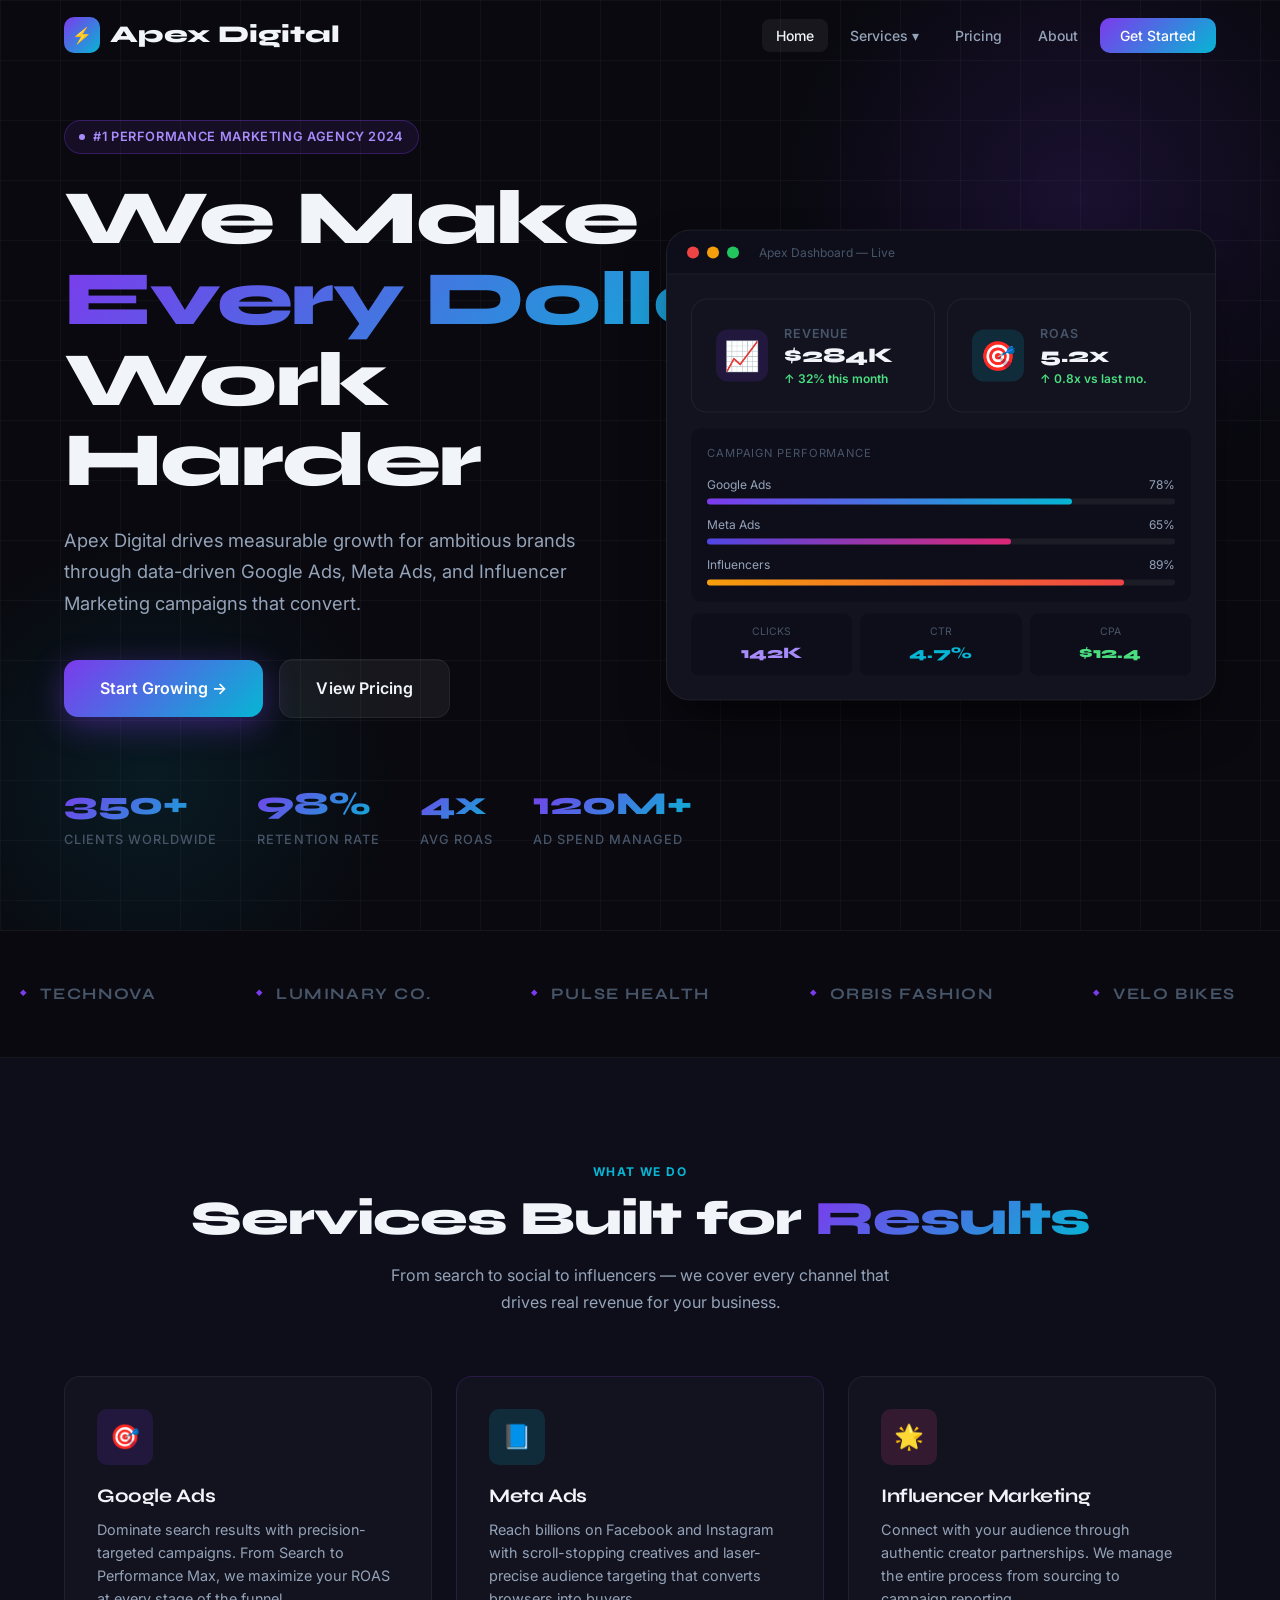
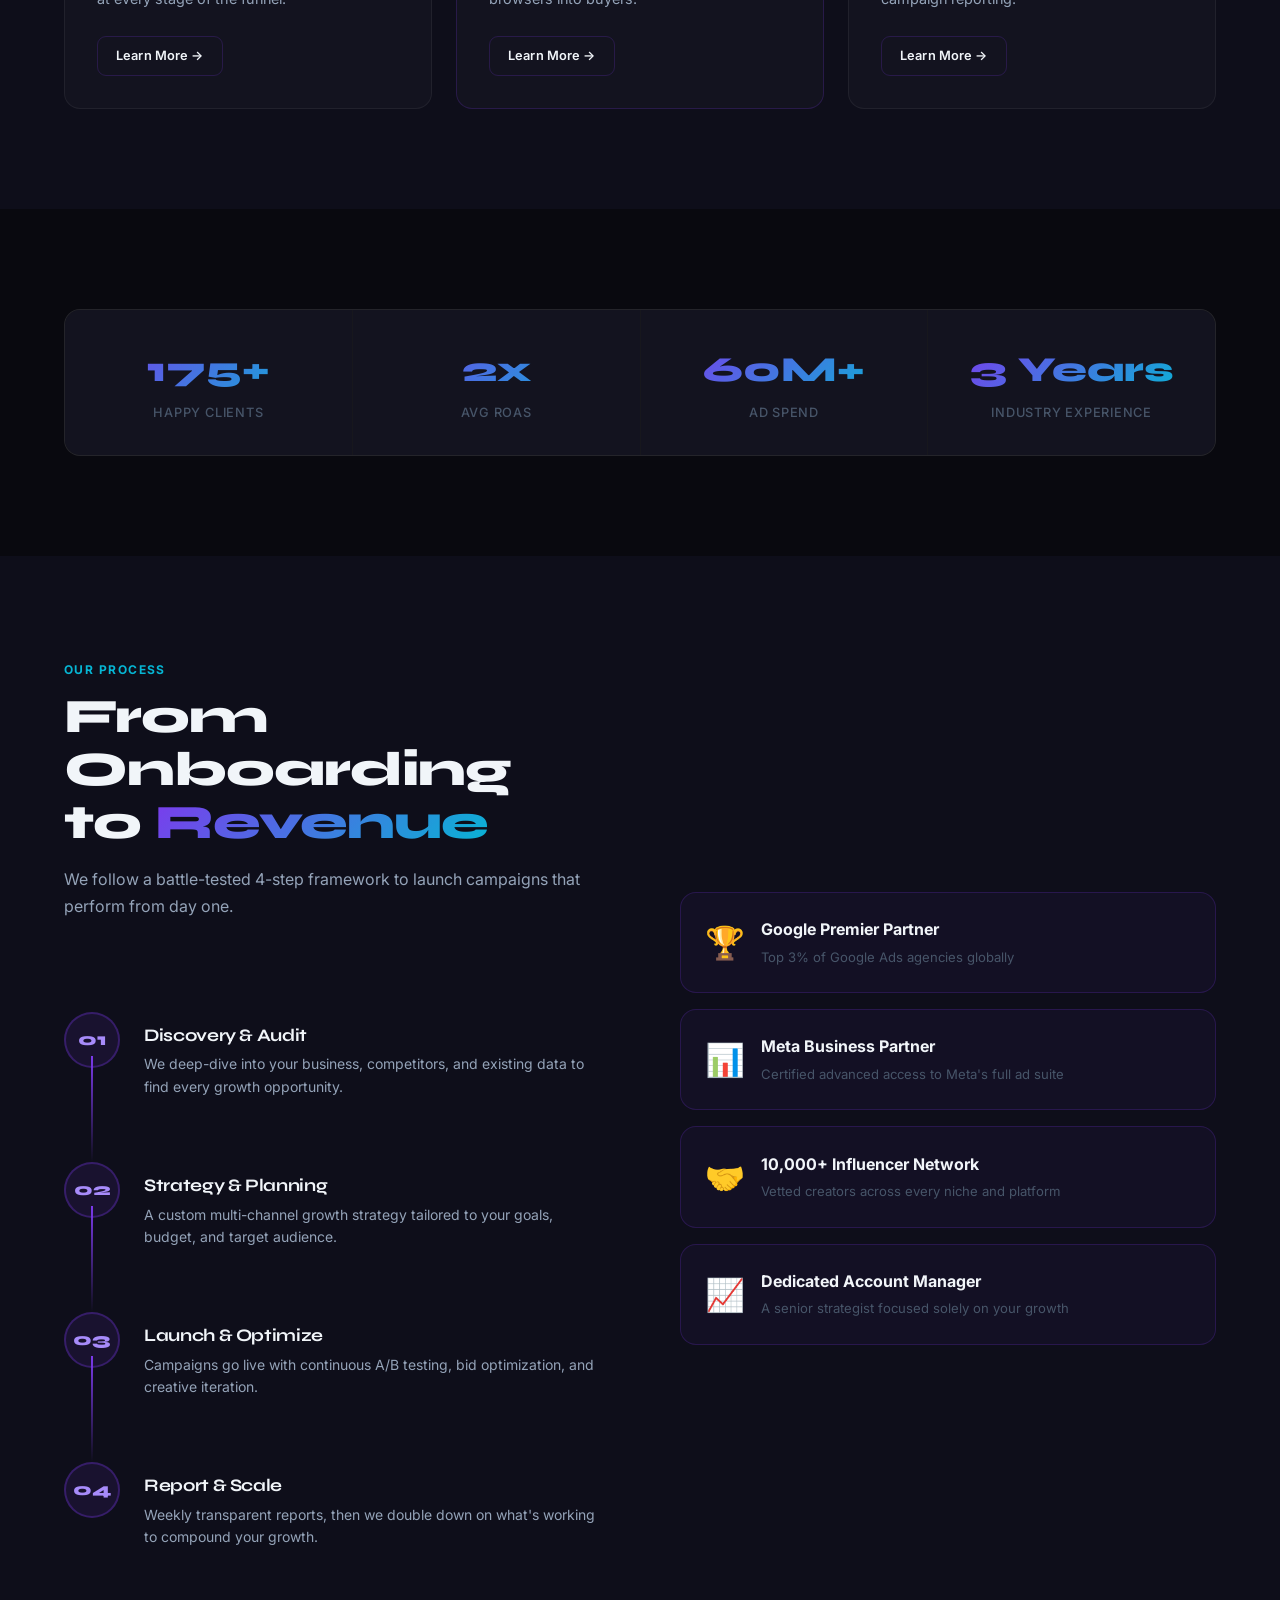
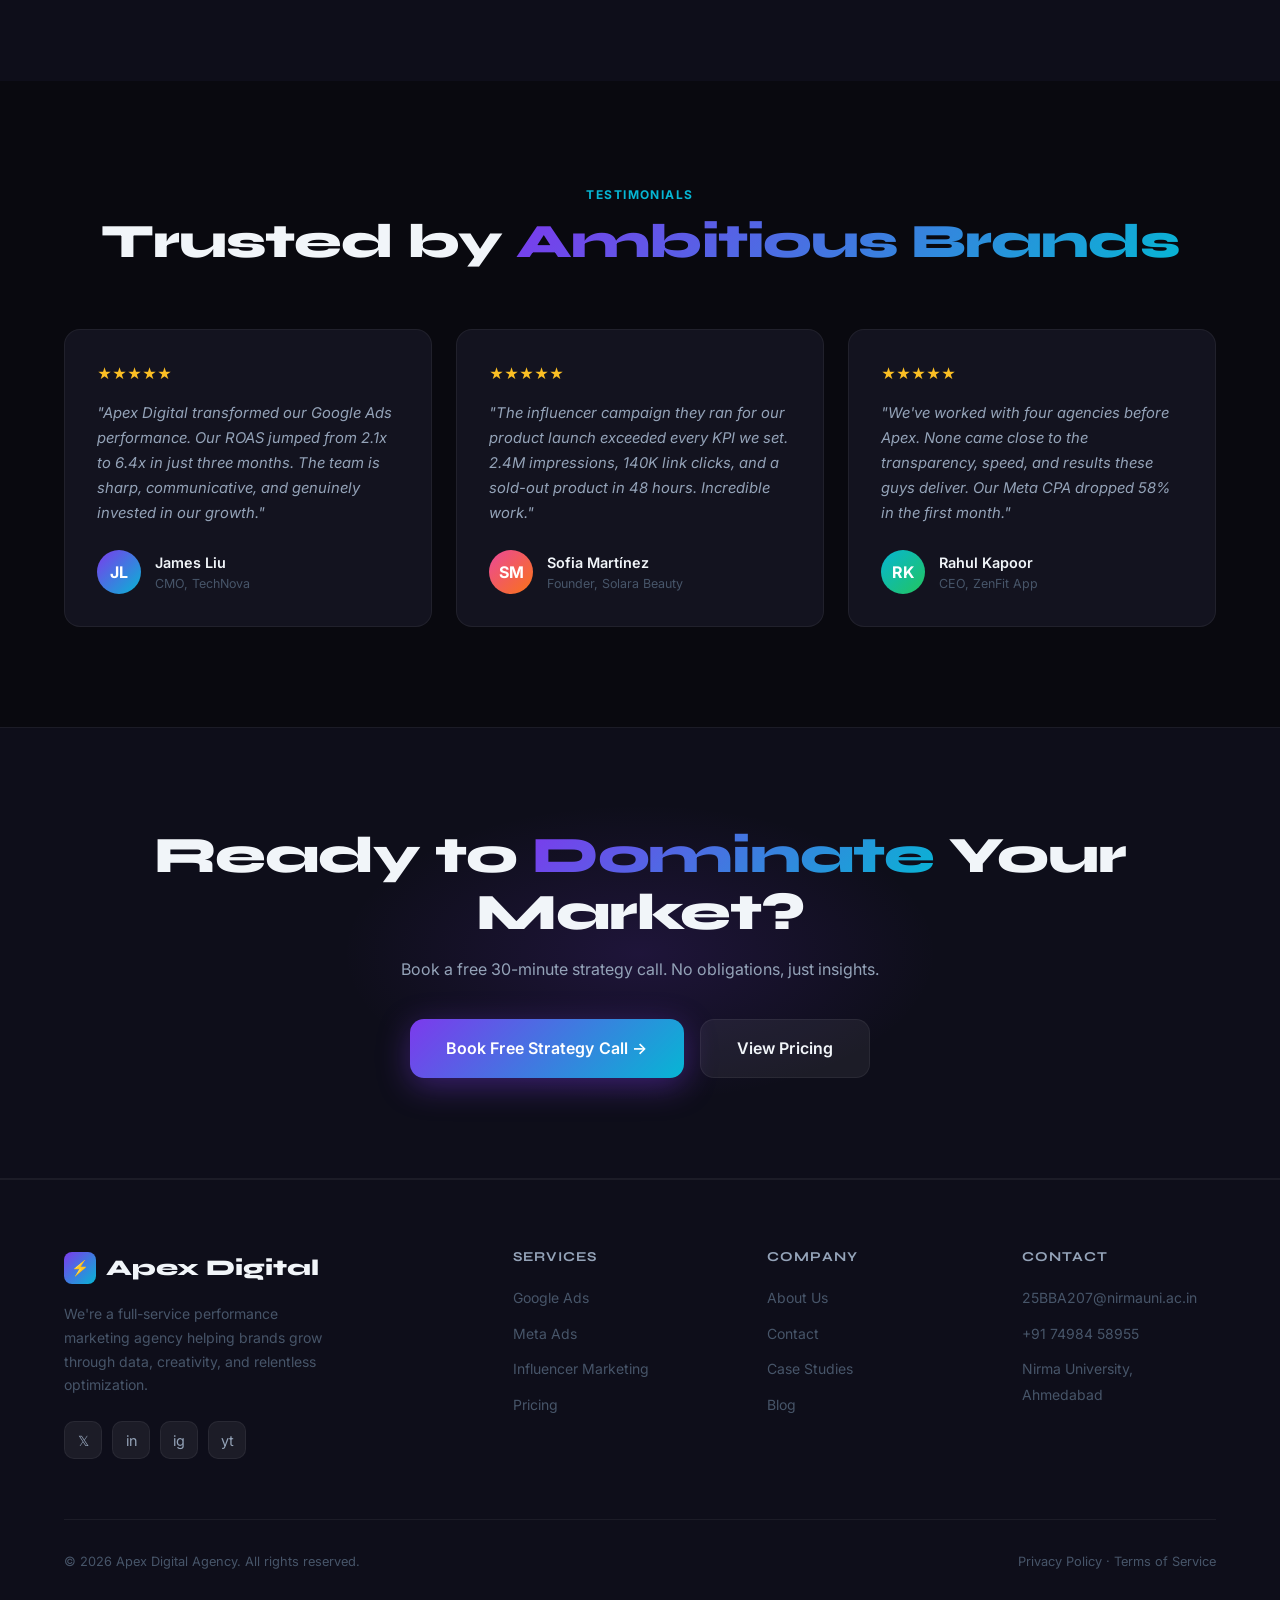
==== index.html @ d48fbe8f "Add files via upload" ====
<!DOCTYPE html>
<html lang="en">
<head>
  <meta charset="UTF-8" />
  <meta name="viewport" content="width=device-width, initial-scale=1.0" />
  <title>Apex Digital — Performance Marketing Agency</title>
  <meta name="description" content="Apex Digital is a full-service performance marketing agency specializing in Google Ads, Meta Ads, and Influencer Marketing." />
  <link rel="stylesheet" href="styles.css" />
  <link rel="icon" href="data:image/svg+xml,<svg xmlns='http://www.w3.org/2000/svg' viewBox='0 0 100 100'><text y='.9em' font-size='90'>⚡</text></svg>" />
</head>
<body>

  <!-- NAV -->
  <nav>
    <a href="index.html" class="nav-logo">
      <div class="logo-icon">⚡</div>
      Apex Digital
    </a>
    <ul class="nav-links">
      <li><a href="index.html" class="active">Home</a></li>
      <li class="nav-dropdown">
        <a href="#">Services ▾</a>
        <div class="dropdown-menu">
          <a href="google-ads.html">🎯 Google Ads</a>
          <a href="meta-ads.html">📘 Meta Ads</a>
          <a href="influencer-marketing.html">🌟 Influencer Marketing</a>
        </div>
      </li>
      <li><a href="billing.html">Pricing</a></li>
      <li><a href="about.html">About</a></li>
      <li><a href="contact.html" class="nav-cta">Get Started</a></li>
    </ul>
    <button class="hamburger" aria-label="Menu">
      <span></span><span></span><span></span>
    </button>
  </nav>

  <!-- HERO -->
  <section class="hero">
    <div class="hero-bg">
      <div class="glow-1"></div>
      <div class="glow-2"></div>
      <div class="grid-overlay"></div>
    </div>
    <div class="hero-content">
      <div class="hero-badge">
        <span class="dot"></span>
        #1 Performance Marketing Agency 2024
      </div>
      <h1>
        We Make<br/>
        <span class="gradient-text">Every Dollar</span><br/>
        Work Harder
      </h1>
      <p>
        Apex Digital drives measurable growth for ambitious brands through data-driven Google Ads, Meta Ads, and Influencer Marketing campaigns that convert.
      </p>
      <div class="hero-cta">
        <a href="contact.html" class="btn btn-primary btn-lg">
          Start Growing →
        </a>
        <a href="billing.html" class="btn btn-secondary btn-lg">
          View Pricing
        </a>
      </div>
      <div class="hero-stats">
        <div class="stat-item">
          <span class="number" data-target="350" data-suffix="+">0+</span>
          <span class="label">Clients Worldwide</span>
        </div>
        <div class="stat-item">
          <span class="number" data-target="98" data-suffix="%">0%</span>
          <span class="label">Retention Rate</span>
        </div>
        <div class="stat-item">
          <span class="number" data-target="4.8" data-suffix="x">0x</span>
          <span class="label">Avg ROAS</span>
        </div>
        <div class="stat-item">
          <span class="number" data-target="120" data-suffix="M+">0M+</span>
          <span class="label">Ad Spend Managed</span>
        </div>
      </div>
    </div>
    <!-- Dashboard Mockup -->
    <div class="hero-visual">
      <div class="dashboard-mockup">
        <div class="mockup-bar">
          <div class="dot red"></div>
          <div class="dot yellow"></div>
          <div class="dot green"></div>
          <span style="margin-left:12px; font-size:0.75rem; color:var(--text-muted);">Apex Dashboard — Live</span>
        </div>
        <div class="mockup-content">
          <div style="display:grid; grid-template-columns:1fr 1fr; gap:12px; margin-bottom:16px;">
            <div class="metric-card">
              <div class="metric-icon" style="background:rgba(124,58,237,0.15);">📈</div>
              <div>
                <div class="metric-label">Revenue</div>
                <div class="metric-value" style="font-size:1.3rem;">$284K</div>
                <div class="metric-change">↑ 32% this month</div>
              </div>
            </div>
            <div class="metric-card">
              <div class="metric-icon" style="background:rgba(6,182,212,0.15);">🎯</div>
              <div>
                <div class="metric-label">ROAS</div>
                <div class="metric-value" style="font-size:1.3rem;">5.2x</div>
                <div class="metric-change">↑ 0.8x vs last mo.</div>
              </div>
            </div>
          </div>
          <div style="background:var(--bg-secondary); border-radius:10px; padding:16px; margin-bottom:12px;">
            <div style="font-size:0.7rem; color:var(--text-muted); margin-bottom:12px; text-transform:uppercase; letter-spacing:0.08em;">Campaign Performance</div>
            <div style="display:flex; flex-direction:column; gap:10px;">
              <div>
                <div style="display:flex; justify-content:space-between; font-size:0.75rem; color:var(--text-secondary); margin-bottom:5px;">
                  <span>Google Ads</span><span>78%</span>
                </div>
                <div style="height:6px; background:var(--border-light); border-radius:3px;">
                  <div style="width:78%; height:100%; background:linear-gradient(90deg,#7c3aed,#06b6d4); border-radius:3px;"></div>
                </div>
              </div>
              <div>
                <div style="display:flex; justify-content:space-between; font-size:0.75rem; color:var(--text-secondary); margin-bottom:5px;">
                  <span>Meta Ads</span><span>65%</span>
                </div>
                <div style="height:6px; background:var(--border-light); border-radius:3px;">
                  <div style="width:65%; height:100%; background:linear-gradient(90deg,#4f46e5,#db2777); border-radius:3px;"></div>
                </div>
              </div>
              <div>
                <div style="display:flex; justify-content:space-between; font-size:0.75rem; color:var(--text-secondary); margin-bottom:5px;">
                  <span>Influencers</span><span>89%</span>
                </div>
                <div style="height:6px; background:var(--border-light); border-radius:3px;">
                  <div style="width:89%; height:100%; background:linear-gradient(90deg,#f59e0b,#ef4444); border-radius:3px;"></div>
                </div>
              </div>
            </div>
          </div>
          <div style="display:grid; grid-template-columns:1fr 1fr 1fr; gap:8px; text-align:center;">
            <div style="background:var(--bg-secondary); border-radius:8px; padding:10px;">
              <div style="font-size:0.65rem; color:var(--text-muted); text-transform:uppercase;">Clicks</div>
              <div style="font-family:'Syne',sans-serif; font-weight:800; color:#a78bfa;">142K</div>
            </div>
            <div style="background:var(--bg-secondary); border-radius:8px; padding:10px;">
              <div style="font-size:0.65rem; color:var(--text-muted); text-transform:uppercase;">CTR</div>
              <div style="font-family:'Syne',sans-serif; font-weight:800; color:#06b6d4;">4.7%</div>
            </div>
            <div style="background:var(--bg-secondary); border-radius:8px; padding:10px;">
              <div style="font-size:0.65rem; color:var(--text-muted); text-transform:uppercase;">CPA</div>
              <div style="font-family:'Syne',sans-serif; font-weight:800; color:#4ade80;">$12.4</div>
            </div>
          </div>
        </div>
      </div>
    </div>
  </section>

  <!-- CLIENTS MARQUEE -->
  <div class="marquee-section">
    <div class="marquee-track">
      <span class="marquee-item">TechNova</span>
      <span class="marquee-item">Luminary Co.</span>
      <span class="marquee-item">Pulse Health</span>
      <span class="marquee-item">Orbis Fashion</span>
      <span class="marquee-item">Velo Bikes</span>
      <span class="marquee-item">Neon Studio</span>
      <span class="marquee-item">ClearPath Finance</span>
      <span class="marquee-item">Solara Beauty</span>
      <span class="marquee-item">ZenFit App</span>
      <span class="marquee-item">Marble Interiors</span>
      <!-- duplicate for seamless loop -->
      <span class="marquee-item">TechNova</span>
      <span class="marquee-item">Luminary Co.</span>
      <span class="marquee-item">Pulse Health</span>
      <span class="marquee-item">Orbis Fashion</span>
      <span class="marquee-item">Velo Bikes</span>
      <span class="marquee-item">Neon Studio</span>
      <span class="marquee-item">ClearPath Finance</span>
      <span class="marquee-item">Solara Beauty</span>
      <span class="marquee-item">ZenFit App</span>
      <span class="marquee-item">Marble Interiors</span>
    </div>
  </div>

  <!-- SERVICES -->
  <section style="background: var(--bg-secondary);">
    <div class="section-header centered animate-on-scroll">
      <span class="section-label">What We Do</span>
      <h2 class="section-title">Services Built for <span class="gradient-text">Results</span></h2>
      <p class="section-subtitle">From search to social to influencers — we cover every channel that drives real revenue for your business.</p>
    </div>
    <div class="grid-3">
      <div class="card animate-on-scroll">
        <div class="card-icon purple">🎯</div>
        <h3>Google Ads</h3>
        <p>Dominate search results with precision-targeted campaigns. From Search to Performance Max, we maximize your ROAS at every stage of the funnel.</p>
        <br/>
        <a href="google-ads.html" class="btn btn-outline btn-sm">Learn More →</a>
      </div>
      <div class="card animate-on-scroll" style="border-color: var(--border);">
        <div class="card-icon cyan">📘</div>
        <h3>Meta Ads</h3>
        <p>Reach billions on Facebook and Instagram with scroll-stopping creatives and laser-precise audience targeting that converts browsers into buyers.</p>
        <br/>
        <a href="meta-ads.html" class="btn btn-outline btn-sm">Learn More →</a>
      </div>
      <div class="card animate-on-scroll">
        <div class="card-icon pink">🌟</div>
        <h3>Influencer Marketing</h3>
        <p>Connect with your audience through authentic creator partnerships. We manage the entire process from sourcing to campaign reporting.</p>
        <br/>
        <a href="influencer-marketing.html" class="btn btn-outline btn-sm">Learn More →</a>
      </div>
    </div>
  </section>

  <!-- STATS -->
  <section>
    <div class="stats-bar animate-on-scroll">
      <div class="stat-bar-item">
        <div class="num" data-target="350" data-suffix="+">350+</div>
        <div class="lbl">Happy Clients</div>
      </div>
      <div class="stat-bar-item">
        <div class="num" data-target="4.8" data-suffix="x">4.8x</div>
        <div class="lbl">Avg ROAS</div>
      </div>
      <div class="stat-bar-item">
        <div class="num" data-target="120" data-suffix="M+">$120M+</div>
        <div class="lbl">Ad Spend</div>
      </div>
      <div class="stat-bar-item">
        <div class="num" data-target="7" data-suffix=" Years">7 Years</div>
        <div class="lbl">Industry Experience</div>
      </div>
    </div>
  </section>

  <!-- HOW IT WORKS -->
  <section style="background: var(--bg-secondary);">
    <div style="display:grid; grid-template-columns:1fr 1fr; gap:80px; align-items:center;">
      <div>
        <div class="section-header animate-on-scroll">
          <span class="section-label">Our Process</span>
          <h2 class="section-title">From Onboarding to <span class="gradient-text">Revenue</span></h2>
          <p class="section-subtitle">We follow a battle-tested 4-step framework to launch campaigns that perform from day one.</p>
        </div>
        <div class="process-steps animate-on-scroll">
          <div class="process-step">
            <div class="step-number">01</div>
            <div class="step-content">
              <h3>Discovery & Audit</h3>
              <p>We deep-dive into your business, competitors, and existing data to find every growth opportunity.</p>
            </div>
          </div>
          <div class="process-step">
            <div class="step-number">02</div>
            <div class="step-content">
              <h3>Strategy & Planning</h3>
              <p>A custom multi-channel growth strategy tailored to your goals, budget, and target audience.</p>
            </div>
          </div>
          <div class="process-step">
            <div class="step-number">03</div>
            <div class="step-content">
              <h3>Launch & Optimize</h3>
              <p>Campaigns go live with continuous A/B testing, bid optimization, and creative iteration.</p>
            </div>
          </div>
          <div class="process-step">
            <div class="step-number">04</div>
            <div class="step-content">
              <h3>Report & Scale</h3>
              <p>Weekly transparent reports, then we double down on what's working to compound your growth.</p>
            </div>
          </div>
        </div>
      </div>
      <div class="animate-on-scroll">
        <div style="display:flex; flex-direction:column; gap:16px;">
          <div class="highlight-box">
            <div style="display:flex; align-items:center; gap:16px;">
              <span style="font-size:2rem;">🏆</span>
              <div>
                <div style="font-weight:700; margin-bottom:4px;">Google Premier Partner</div>
                <div style="font-size:0.82rem; color:var(--text-muted);">Top 3% of Google Ads agencies globally</div>
              </div>
            </div>
          </div>
          <div class="highlight-box">
            <div style="display:flex; align-items:center; gap:16px;">
              <span style="font-size:2rem;">📊</span>
              <div>
                <div style="font-weight:700; margin-bottom:4px;">Meta Business Partner</div>
                <div style="font-size:0.82rem; color:var(--text-muted);">Certified advanced access to Meta's full ad suite</div>
              </div>
            </div>
          </div>
          <div class="highlight-box">
            <div style="display:flex; align-items:center; gap:16px;">
              <span style="font-size:2rem;">🤝</span>
              <div>
                <div style="font-weight:700; margin-bottom:4px;">10,000+ Influencer Network</div>
                <div style="font-size:0.82rem; color:var(--text-muted);">Vetted creators across every niche and platform</div>
              </div>
            </div>
          </div>
          <div class="highlight-box">
            <div style="display:flex; align-items:center; gap:16px;">
              <span style="font-size:2rem;">📈</span>
              <div>
                <div style="font-weight:700; margin-bottom:4px;">Dedicated Account Manager</div>
                <div style="font-size:0.82rem; color:var(--text-muted);">A senior strategist focused solely on your growth</div>
              </div>
            </div>
          </div>
        </div>
      </div>
    </div>
  </section>

  <!-- TESTIMONIALS -->
  <section>
    <div class="section-header centered animate-on-scroll">
      <span class="section-label">Testimonials</span>
      <h2 class="section-title">Trusted by <span class="gradient-text">Ambitious Brands</span></h2>
    </div>
    <div class="grid-3">
      <div class="testimonial-card animate-on-scroll">
        <div class="stars">★★★★★</div>
        <p class="quote">"Apex Digital transformed our Google Ads performance. Our ROAS jumped from 2.1x to 6.4x in just three months. The team is sharp, communicative, and genuinely invested in our growth."</p>
        <div class="testimonial-author">
          <div class="author-avatar" style="background: linear-gradient(135deg,#7c3aed,#06b6d4);">JL</div>
          <div class="author-info">
            <div class="name">James Liu</div>
            <div class="title">CMO, TechNova</div>
          </div>
        </div>
      </div>
      <div class="testimonial-card animate-on-scroll">
        <div class="stars">★★★★★</div>
        <p class="quote">"The influencer campaign they ran for our product launch exceeded every KPI we set. 2.4M impressions, 140K link clicks, and a sold-out product in 48 hours. Incredible work."</p>
        <div class="testimonial-author">
          <div class="author-avatar" style="background: linear-gradient(135deg,#ec4899,#f97316);">SM</div>
          <div class="author-info">
            <div class="name">Sofia Martínez</div>
            <div class="title">Founder, Solara Beauty</div>
          </div>
        </div>
      </div>
      <div class="testimonial-card animate-on-scroll">
        <div class="stars">★★★★★</div>
        <p class="quote">"We've worked with four agencies before Apex. None came close to the transparency, speed, and results these guys deliver. Our Meta CPA dropped 58% in the first month."</p>
        <div class="testimonial-author">
          <div class="author-avatar" style="background: linear-gradient(135deg,#06b6d4,#22c55e);">RK</div>
          <div class="author-info">
            <div class="name">Rahul Kapoor</div>
            <div class="title">CEO, ZenFit App</div>
          </div>
        </div>
      </div>
    </div>
  </section>

  <!-- CTA -->
  <div class="cta-section">
    <div class="glow"></div>
    <h2>Ready to <span class="gradient-text">Dominate</span> Your Market?</h2>
    <p>Book a free 30-minute strategy call. No obligations, just insights.</p>
    <div style="display:flex; gap:16px; justify-content:center; flex-wrap:wrap;">
      <a href="contact.html" class="btn btn-primary btn-lg">Book Free Strategy Call →</a>
      <a href="billing.html" class="btn btn-secondary btn-lg">View Pricing</a>
    </div>
  </div>

  <!-- FOOTER -->
  <footer>
    <div class="footer-grid">
      <div class="footer-brand">
        <a href="index.html" class="logo">
          <div class="logo-icon" style="width:32px;height:32px;background:linear-gradient(135deg,#7c3aed,#06b6d4);border-radius:8px;display:flex;align-items:center;justify-content:center;font-size:0.9rem;">⚡</div>
          Apex Digital
        </a>
        <p>We're a full-service performance marketing agency helping brands grow through data, creativity, and relentless optimization.</p>
        <div class="footer-social">
          <a href="#">𝕏</a>
          <a href="#">in</a>
          <a href="#">ig</a>
          <a href="#">yt</a>
        </div>
      </div>
      <div class="footer-col">
        <h4>Services</h4>
        <ul>
          <li><a href="google-ads.html">Google Ads</a></li>
          <li><a href="meta-ads.html">Meta Ads</a></li>
          <li><a href="influencer-marketing.html">Influencer Marketing</a></li>
          <li><a href="billing.html">Pricing</a></li>
        </ul>
      </div>
      <div class="footer-col">
        <h4>Company</h4>
        <ul>
          <li><a href="about.html">About Us</a></li>
          <li><a href="contact.html">Contact</a></li>
          <li><a href="#">Case Studies</a></li>
          <li><a href="#">Blog</a></li>
        </ul>
      </div>
      <div class="footer-col">
        <h4>Contact</h4>
        <ul>
          <li><a href="mailto:25BBA207@nirmauni.ac.in">25BBA207@nirmauni.ac.in</a></li>
          <li><a href="tel:+917498458955">+91 74984 58955</a></li>
          <li><a href="#">Nirma University, Ahmedabad</a></li>
        </ul>
      </div>
    </div>
    <div class="footer-bottom">
      <span>© 2026 Apex Digital Agency. All rights reserved.</span>
      <span>Privacy Policy · Terms of Service</span>
    </div>
  </footer>

  <script src="script.js"></script>
</body>
</html>
---- styles.css ----
/* =============================================
   APEX DIGITAL AGENCY — Global Styles
   ============================================= */

@import url('https://fonts.googleapis.com/css2?family=Inter:wght@300;400;500;600;700;800;900&family=Syne:wght@700;800&display=swap');

:root {
  --bg-primary: #09090f;
  --bg-secondary: #0e0e1a;
  --bg-card: #13131f;
  --bg-card-hover: #1a1a2e;
  --accent-1: #7c3aed;
  --accent-2: #06b6d4;
  --accent-gradient: linear-gradient(135deg, #7c3aed 0%, #06b6d4 100%);
  --accent-gradient-2: linear-gradient(135deg, #4f46e5 0%, #7c3aed 50%, #db2777 100%);
  --text-primary: #f1f5f9;
  --text-secondary: #94a3b8;
  --text-muted: #475569;
  --border: rgba(124, 58, 237, 0.2);
  --border-light: rgba(255,255,255,0.06);
  --shadow: 0 25px 50px -12px rgba(0,0,0,0.6);
  --radius: 16px;
  --radius-sm: 10px;
  --radius-lg: 24px;
  --transition: all 0.3s cubic-bezier(0.4, 0, 0.2, 1);
}

*, *::before, *::after {
  box-sizing: border-box;
  margin: 0;
  padding: 0;
}

html {
  scroll-behavior: smooth;
  overflow-x: hidden;
}

body {
  font-family: 'Inter', sans-serif;
  background-color: var(--bg-primary);
  color: var(--text-primary);
  line-height: 1.6;
  overflow-x: hidden;
}

/* =============================================
   SCROLLBAR
   ============================================= */
::-webkit-scrollbar { width: 6px; }
::-webkit-scrollbar-track { background: var(--bg-primary); }
::-webkit-scrollbar-thumb { background: var(--accent-1); border-radius: 3px; }

/* =============================================
   TYPOGRAPHY
   ============================================= */
h1, h2, h3, h4, h5 {
  font-family: 'Syne', sans-serif;
  line-height: 1.1;
  letter-spacing: -0.02em;
}

.gradient-text {
  background: var(--accent-gradient);
  -webkit-background-clip: text;
  -webkit-text-fill-color: transparent;
  background-clip: text;
}

.gradient-text-2 {
  background: var(--accent-gradient-2);
  -webkit-background-clip: text;
  -webkit-text-fill-color: transparent;
  background-clip: text;
}

/* =============================================
   NAVIGATION
   ============================================= */
nav {
  position: fixed;
  top: 0;
  left: 0;
  right: 0;
  z-index: 1000;
  padding: 0 5%;
  height: 72px;
  display: flex;
  align-items: center;
  justify-content: space-between;
  transition: var(--transition);
  border-bottom: 1px solid transparent;
}

nav.scrolled {
  background: rgba(9, 9, 15, 0.9);
  backdrop-filter: blur(20px);
  -webkit-backdrop-filter: blur(20px);
  border-bottom-color: var(--border-light);
}

.nav-logo {
  font-family: 'Syne', sans-serif;
  font-size: 1.5rem;
  font-weight: 800;
  text-decoration: none;
  color: var(--text-primary);
  display: flex;
  align-items: center;
  gap: 10px;
}

.nav-logo .logo-icon {
  width: 36px;
  height: 36px;
  background: var(--accent-gradient);
  border-radius: 10px;
  display: flex;
  align-items: center;
  justify-content: center;
  font-size: 1rem;
}

.nav-links {
  display: flex;
  align-items: center;
  gap: 8px;
  list-style: none;
}

.nav-links a {
  text-decoration: none;
  color: var(--text-secondary);
  font-size: 0.875rem;
  font-weight: 500;
  padding: 8px 14px;
  border-radius: 8px;
  transition: var(--transition);
  position: relative;
}

.nav-links a:hover,
.nav-links a.active {
  color: var(--text-primary);
  background: var(--border-light);
}

.nav-cta {
  background: var(--accent-gradient) !important;
  color: white !important;
  padding: 9px 20px !important;
  border-radius: 10px !important;
}

.nav-cta:hover {
  opacity: 0.9;
  transform: translateY(-1px);
  background: var(--bg-card) !important;
}

/* Dropdown */
.nav-dropdown {
  position: relative;
}

.nav-dropdown .dropdown-menu {
  display: none;
  position: absolute;
  top: calc(100% + 12px);
  left: 50%;
  transform: translateX(-50%);
  background: var(--bg-card);
  border: 1px solid var(--border-light);
  border-radius: var(--radius-sm);
  padding: 8px;
  min-width: 200px;
  box-shadow: var(--shadow);
}

.nav-dropdown.open .dropdown-menu {
  display: block;
}

.dropdown-menu a {
  display: block;
  padding: 10px 14px !important;
  font-size: 0.85rem !important;
  border-radius: 8px !important;
  white-space: nowrap;
}

.dropdown-menu a:hover {
  background: var(--bg-card-hover) !important;
  color: var(--text-primary) !important;
}

/* Mobile Menu */
.hamburger {
  display: none;
  flex-direction: column;
  gap: 5px;
  cursor: pointer;
  background: none;
  border: none;
  padding: 8px;
}

.hamburger span {
  display: block;
  width: 24px;
  height: 2px;
  background: var(--text-primary);
  border-radius: 2px;
  transition: var(--transition);
}

/* =============================================
   HERO SECTION
   ============================================= */
.hero {
  min-height: 100vh;
  display: flex;
  align-items: center;
  position: relative;
  overflow: hidden;
  padding: 120px 5% 80px;
}

.hero-bg {
  position: absolute;
  inset: 0;
  z-index: 0;
}

.hero-bg .glow-1 {
  position: absolute;
  width: 600px;
  height: 600px;
  background: radial-gradient(circle, rgba(124, 58, 237, 0.15) 0%, transparent 70%);
  top: -100px;
  right: -100px;
  border-radius: 50%;
  animation: float 8s ease-in-out infinite;
}

.hero-bg .glow-2 {
  position: absolute;
  width: 500px;
  height: 500px;
  background: radial-gradient(circle, rgba(6, 182, 212, 0.1) 0%, transparent 70%);
  bottom: -100px;
  left: -100px;
  border-radius: 50%;
  animation: float 10s ease-in-out infinite reverse;
}

.hero-bg .grid-overlay {
  position: absolute;
  inset: 0;
  background-image:
    linear-gradient(rgba(255,255,255,0.03) 1px, transparent 1px),
    linear-gradient(90deg, rgba(255,255,255,0.03) 1px, transparent 1px);
  background-size: 60px 60px;
}

.hero-content {
  position: relative;
  z-index: 1;
  max-width: 760px;
}

.hero-badge {
  display: inline-flex;
  align-items: center;
  gap: 8px;
  background: rgba(124, 58, 237, 0.1);
  border: 1px solid rgba(124, 58, 237, 0.3);
  color: #a78bfa;
  font-size: 0.8rem;
  font-weight: 600;
  padding: 6px 14px;
  border-radius: 100px;
  margin-bottom: 24px;
  letter-spacing: 0.05em;
  text-transform: uppercase;
}

.hero-badge .dot {
  width: 6px;
  height: 6px;
  background: #a78bfa;
  border-radius: 50%;
  animation: pulse 2s ease-in-out infinite;
}

.hero h1 {
  font-size: clamp(2.8rem, 6vw, 5.5rem);
  font-weight: 800;
  margin-bottom: 24px;
  line-height: 1.05;
}

.hero p {
  font-size: 1.15rem;
  color: var(--text-secondary);
  max-width: 560px;
  margin-bottom: 40px;
  line-height: 1.7;
}

.hero-cta {
  display: flex;
  gap: 16px;
  flex-wrap: wrap;
  align-items: center;
}

.hero-stats {
  display: flex;
  gap: 40px;
  margin-top: 60px;
  flex-wrap: wrap;
}

.stat-item {
  display: flex;
  flex-direction: column;
}

.stat-item .number {
  font-family: 'Syne', sans-serif;
  font-size: 2rem;
  font-weight: 800;
  background: var(--accent-gradient);
  -webkit-background-clip: text;
  -webkit-text-fill-color: transparent;
  background-clip: text;
}

.stat-item .label {
  font-size: 0.8rem;
  color: var(--text-muted);
  text-transform: uppercase;
  letter-spacing: 0.08em;
  font-weight: 500;
}

.hero-visual {
  position: absolute;
  right: 5%;
  top: 50%;
  transform: translateY(-50%);
  width: 45%;
  max-width: 550px;
  z-index: 1;
}

/* =============================================
   BUTTONS
   ============================================= */
.btn {
  display: inline-flex;
  align-items: center;
  gap: 8px;
  padding: 14px 28px;
  border-radius: 12px;
  font-size: 0.9rem;
  font-weight: 600;
  text-decoration: none;
  cursor: pointer;
  border: none;
  transition: var(--transition);
  letter-spacing: 0.01em;
}

.btn-primary {
  background: var(--accent-gradient);
  color: white;
  box-shadow: 0 8px 32px rgba(124, 58, 237, 0.4);
}

.btn-primary:hover {
  transform: translateY(-2px);
  box-shadow: 0 12px 40px rgba(124, 58, 237, 0.5);
}

.btn-secondary {
  background: var(--border-light);
  color: var(--text-primary);
  border: 1px solid var(--border-light);
}

.btn-secondary:hover {
  background: var(--bg-card);
  border-color: var(--border);
  transform: translateY(-2px);
}

.btn-outline {
  background: transparent;
  color: var(--text-primary);
  border: 1px solid var(--border);
}

.btn-outline:hover {
  background: var(--bg-card);
  border-color: var(--accent-1);
}

.btn-lg {
  padding: 16px 36px;
  font-size: 1rem;
  border-radius: 14px;
}

.btn-sm {
  padding: 9px 18px;
  font-size: 0.8rem;
  border-radius: 9px;
}

/* =============================================
   SECTION STYLES
   ============================================= */
section {
  padding: 100px 5%;
}

.section-label {
  display: inline-block;
  font-size: 0.75rem;
  font-weight: 700;
  letter-spacing: 0.12em;
  text-transform: uppercase;
  color: var(--accent-2);
  margin-bottom: 12px;
}

.section-title {
  font-size: clamp(2rem, 4vw, 3rem);
  font-weight: 800;
  margin-bottom: 16px;
  line-height: 1.1;
}

.section-subtitle {
  font-size: 1rem;
  color: var(--text-secondary);
  max-width: 520px;
  line-height: 1.7;
}

.section-header {
  margin-bottom: 60px;
}

.section-header.centered {
  text-align: center;
}

.section-header.centered .section-subtitle {
  margin: 0 auto;
}

/* =============================================
   CARDS
   ============================================= */
.card {
  background: var(--bg-card);
  border: 1px solid var(--border-light);
  border-radius: var(--radius);
  padding: 32px;
  transition: var(--transition);
  position: relative;
  overflow: hidden;
}

.card:hover {
  background: var(--bg-card-hover);
  border-color: var(--border);
  transform: translateY(-4px);
  box-shadow: var(--shadow);
}

.card::before {
  content: '';
  position: absolute;
  inset: 0;
  background: var(--accent-gradient);
  opacity: 0;
  transition: var(--transition);
  border-radius: var(--radius);
  pointer-events: none;
}

.card:hover::before {
  opacity: 0.03;
}

.card-icon {
  width: 56px;
  height: 56px;
  border-radius: var(--radius-sm);
  display: flex;
  align-items: center;
  justify-content: center;
  font-size: 1.5rem;
  margin-bottom: 20px;
}

.card-icon.purple { background: rgba(124, 58, 237, 0.15); }
.card-icon.cyan { background: rgba(6, 182, 212, 0.15); }
.card-icon.pink { background: rgba(236, 72, 153, 0.15); }
.card-icon.green { background: rgba(34, 197, 94, 0.15); }
.card-icon.orange { background: rgba(249, 115, 22, 0.15); }

.card h3 {
  font-size: 1.2rem;
  font-weight: 700;
  margin-bottom: 12px;
}

.card p {
  font-size: 0.9rem;
  color: var(--text-secondary);
  line-height: 1.6;
}

/* Grid layouts */
.grid-2 { display: grid; grid-template-columns: repeat(2, 1fr); gap: 24px; }
.grid-3 { display: grid; grid-template-columns: repeat(3, 1fr); gap: 24px; }
.grid-4 { display: grid; grid-template-columns: repeat(4, 1fr); gap: 24px; }

/* =============================================
   SERVICE PAGE HERO
   ============================================= */
.page-hero {
  padding: 160px 5% 100px;
  position: relative;
  overflow: hidden;
}

.page-hero-bg {
  position: absolute;
  inset: 0;
  z-index: 0;
}

.page-hero .page-hero-bg .glow {
  position: absolute;
  width: 800px;
  height: 800px;
  border-radius: 50%;
  top: -200px;
  left: 50%;
  transform: translateX(-50%);
}

.page-hero-content {
  position: relative;
  z-index: 1;
  text-align: center;
  max-width: 800px;
  margin: 0 auto;
}

.page-hero h1 {
  font-size: clamp(2.5rem, 5vw, 4.5rem);
  font-weight: 800;
  margin-bottom: 20px;
}

.page-hero p {
  font-size: 1.1rem;
  color: var(--text-secondary);
  max-width: 600px;
  margin: 0 auto 36px;
  line-height: 1.7;
}

/* =============================================
   FEATURE LIST
   ============================================= */
.feature-list {
  list-style: none;
  display: flex;
  flex-direction: column;
  gap: 12px;
}

.feature-list li {
  display: flex;
  align-items: flex-start;
  gap: 12px;
  font-size: 0.9rem;
  color: var(--text-secondary);
}

.feature-list li::before {
  content: '✓';
  width: 22px;
  height: 22px;
  background: rgba(124, 58, 237, 0.15);
  color: #a78bfa;
  border-radius: 50%;
  display: flex;
  align-items: center;
  justify-content: center;
  font-size: 0.7rem;
  font-weight: 700;
  flex-shrink: 0;
  margin-top: 1px;
}

/* =============================================
   PRICING CARDS
   ============================================= */
.pricing-card {
  background: var(--bg-card);
  border: 1px solid var(--border-light);
  border-radius: var(--radius-lg);
  padding: 40px;
  transition: var(--transition);
  position: relative;
  overflow: hidden;
}

.pricing-card.featured {
  background: var(--bg-card-hover);
  border-color: var(--accent-1);
  box-shadow: 0 0 60px rgba(124, 58, 237, 0.15);
}

.pricing-card:hover {
  transform: translateY(-4px);
}

.pricing-badge {
  display: inline-block;
  background: var(--accent-gradient);
  color: white;
  font-size: 0.7rem;
  font-weight: 700;
  letter-spacing: 0.1em;
  text-transform: uppercase;
  padding: 4px 12px;
  border-radius: 100px;
  margin-bottom: 20px;
}

.pricing-card .plan-name {
  font-size: 1.1rem;
  font-weight: 700;
  color: var(--text-secondary);
  margin-bottom: 8px;
  text-transform: uppercase;
  letter-spacing: 0.08em;
}

.pricing-card .price {
  font-family: 'Syne', sans-serif;
  font-size: 3.5rem;
  font-weight: 800;
  line-height: 1;
  margin-bottom: 4px;
}

.pricing-card .price sup {
  font-size: 1.2rem;
  vertical-align: super;
  font-weight: 600;
}

.pricing-card .price-period {
  font-size: 0.85rem;
  color: var(--text-muted);
  margin-bottom: 28px;
}

.pricing-divider {
  height: 1px;
  background: var(--border-light);
  margin: 24px 0;
}

.pricing-features {
  list-style: none;
  display: flex;
  flex-direction: column;
  gap: 14px;
  margin-bottom: 32px;
}

.pricing-features li {
  display: flex;
  align-items: center;
  gap: 10px;
  font-size: 0.875rem;
  color: var(--text-secondary);
}

.pricing-features li .check {
  width: 20px;
  height: 20px;
  border-radius: 50%;
  background: rgba(124, 58, 237, 0.15);
  color: #a78bfa;
  display: flex;
  align-items: center;
  justify-content: center;
  font-size: 0.65rem;
  flex-shrink: 0;
}

.pricing-features li .cross {
  width: 20px;
  height: 20px;
  border-radius: 50%;
  background: rgba(255,255,255,0.05);
  color: var(--text-muted);
  display: flex;
  align-items: center;
  justify-content: center;
  font-size: 0.65rem;
  flex-shrink: 0;
}

/* =============================================
   TESTIMONIALS
   ============================================= */
.testimonial-card {
  background: var(--bg-card);
  border: 1px solid var(--border-light);
  border-radius: var(--radius);
  padding: 32px;
  transition: var(--transition);
}

.testimonial-card:hover {
  border-color: var(--border);
  transform: translateY(-2px);
}

.stars {
  color: #fbbf24;
  font-size: 0.9rem;
  margin-bottom: 16px;
}

.testimonial-card .quote {
  font-size: 0.925rem;
  color: var(--text-secondary);
  line-height: 1.7;
  margin-bottom: 24px;
  font-style: italic;
}

.testimonial-author {
  display: flex;
  align-items: center;
  gap: 14px;
}

.author-avatar {
  width: 44px;
  height: 44px;
  border-radius: 50%;
  display: flex;
  align-items: center;
  justify-content: center;
  font-weight: 700;
  font-size: 1rem;
  color: white;
  flex-shrink: 0;
}

.author-info .name {
  font-weight: 600;
  font-size: 0.9rem;
}

.author-info .title {
  font-size: 0.78rem;
  color: var(--text-muted);
}

/* =============================================
   TEAM CARDS
   ============================================= */
.team-card {
  background: var(--bg-card);
  border: 1px solid var(--border-light);
  border-radius: var(--radius);
  overflow: hidden;
  transition: var(--transition);
}

.team-card:hover {
  border-color: var(--border);
  transform: translateY(-4px);
}

.team-card-header {
  height: 160px;
  display: flex;
  align-items: center;
  justify-content: center;
  font-size: 4rem;
  position: relative;
}

.team-card-body {
  padding: 24px;
}

.team-card .member-name {
  font-size: 1.1rem;
  font-weight: 700;
  margin-bottom: 4px;
}

.team-card .member-title {
  font-size: 0.8rem;
  color: var(--accent-2);
  font-weight: 500;
  text-transform: uppercase;
  letter-spacing: 0.06em;
  margin-bottom: 12px;
}

.team-card .member-bio {
  font-size: 0.85rem;
  color: var(--text-secondary);
  line-height: 1.6;
}

.social-links {
  display: flex;
  gap: 8px;
  margin-top: 16px;
}

.social-links a {
  width: 34px;
  height: 34px;
  background: var(--border-light);
  border-radius: 8px;
  display: flex;
  align-items: center;
  justify-content: center;
  text-decoration: none;
  font-size: 0.8rem;
  color: var(--text-secondary);
  transition: var(--transition);
}

.social-links a:hover {
  background: var(--accent-1);
  color: white;
}

/* =============================================
   FORM STYLES
   ============================================= */
.form-group {
  margin-bottom: 20px;
}

.form-group label {
  display: block;
  font-size: 0.85rem;
  font-weight: 600;
  color: var(--text-secondary);
  margin-bottom: 8px;
  letter-spacing: 0.02em;
}

.form-group input,
.form-group textarea,
.form-group select {
  width: 100%;
  background: var(--bg-secondary);
  border: 1px solid var(--border-light);
  border-radius: 10px;
  padding: 13px 16px;
  color: var(--text-primary);
  font-family: 'Inter', sans-serif;
  font-size: 0.9rem;
  transition: var(--transition);
  outline: none;
}

.form-group input:focus,
.form-group textarea:focus,
.form-group select:focus {
  border-color: var(--accent-1);
  box-shadow: 0 0 0 3px rgba(124, 58, 237, 0.1);
}

.form-group input::placeholder,
.form-group textarea::placeholder {
  color: var(--text-muted);
}

.form-group textarea {
  resize: vertical;
  min-height: 120px;
}

.form-row {
  display: grid;
  grid-template-columns: 1fr 1fr;
  gap: 16px;
}

/* =============================================
   CONTACT INFO CARDS
   ============================================= */
.contact-info-card {
  background: var(--bg-card);
  border: 1px solid var(--border-light);
  border-radius: var(--radius);
  padding: 28px;
  display: flex;
  align-items: flex-start;
  gap: 16px;
  transition: var(--transition);
}

.contact-info-card:hover {
  border-color: var(--border);
  transform: translateX(4px);
}

.contact-icon {
  width: 48px;
  height: 48px;
  border-radius: 12px;
  display: flex;
  align-items: center;
  justify-content: center;
  font-size: 1.2rem;
  flex-shrink: 0;
}

.contact-info-card .info-label {
  font-size: 0.75rem;
  text-transform: uppercase;
  letter-spacing: 0.08em;
  color: var(--text-muted);
  margin-bottom: 4px;
  font-weight: 600;
}

.contact-info-card .info-value {
  font-weight: 600;
  color: var(--text-primary);
  font-size: 0.95rem;
}

/* =============================================
   FAQ
   ============================================= */
.faq-item {
  background: var(--bg-card);
  border: 1px solid var(--border-light);
  border-radius: var(--radius-sm);
  overflow: hidden;
  transition: var(--transition);
}

.faq-item:hover {
  border-color: var(--border);
}

.faq-question {
  width: 100%;
  background: none;
  border: none;
  padding: 20px 24px;
  display: flex;
  justify-content: space-between;
  align-items: center;
  cursor: pointer;
  color: var(--text-primary);
  font-family: 'Inter', sans-serif;
  font-size: 0.9rem;
  font-weight: 600;
  text-align: left;
  gap: 16px;
}

.faq-question .icon {
  width: 28px;
  height: 28px;
  background: rgba(124, 58, 237, 0.1);
  border-radius: 50%;
  display: flex;
  align-items: center;
  justify-content: center;
  color: #a78bfa;
  font-size: 1rem;
  flex-shrink: 0;
  transition: var(--transition);
}

.faq-item.open .faq-question .icon {
  background: var(--accent-1);
  color: white;
  transform: rotate(45deg);
}

.faq-answer {
  display: none;
  padding: 0 24px 20px;
  font-size: 0.875rem;
  color: var(--text-secondary);
  line-height: 1.7;
  border-top: 1px solid var(--border-light);
}

.faq-item.open .faq-answer {
  display: block;
}

/* =============================================
   PROCESS STEPS
   ============================================= */
.process-steps {
  display: flex;
  flex-direction: column;
  gap: 0;
  position: relative;
}

.process-step {
  display: flex;
  gap: 24px;
  padding: 32px 0;
  position: relative;
}

.process-step:not(:last-child)::after {
  content: '';
  position: absolute;
  left: 27px;
  top: 76px;
  width: 2px;
  height: calc(100% - 44px);
  background: linear-gradient(to bottom, var(--accent-1), transparent);
}

.step-number {
  width: 56px;
  height: 56px;
  border-radius: 50%;
  background: rgba(124, 58, 237, 0.1);
  border: 2px solid rgba(124, 58, 237, 0.3);
  display: flex;
  align-items: center;
  justify-content: center;
  font-family: 'Syne', sans-serif;
  font-size: 1.1rem;
  font-weight: 800;
  color: #a78bfa;
  flex-shrink: 0;
}

.step-content h3 {
  font-size: 1.1rem;
  font-weight: 700;
  margin-bottom: 8px;
  padding-top: 14px;
}

.step-content p {
  font-size: 0.875rem;
  color: var(--text-secondary);
  line-height: 1.6;
}

/* =============================================
   LOGO MARQUEE (Client logos)
   ============================================= */
.marquee-section {
  padding: 50px 0;
  overflow: hidden;
  border-top: 1px solid var(--border-light);
  border-bottom: 1px solid var(--border-light);
}

.marquee-track {
  display: flex;
  gap: 60px;
  animation: marquee 20s linear infinite;
  white-space: nowrap;
  width: max-content;
}

.marquee-item {
  font-family: 'Syne', sans-serif;
  font-size: 1rem;
  font-weight: 700;
  color: var(--text-muted);
  text-transform: uppercase;
  letter-spacing: 0.1em;
  padding: 0 20px;
  display: flex;
  align-items: center;
  gap: 12px;
}

.marquee-item::before {
  content: '◆';
  color: var(--accent-1);
  font-size: 0.5rem;
}

/* =============================================
   STATS BAR
   ============================================= */
.stats-bar {
  display: grid;
  grid-template-columns: repeat(4, 1fr);
  gap: 1px;
  background: var(--border-light);
  border: 1px solid var(--border-light);
  border-radius: var(--radius);
  overflow: hidden;
}

.stat-bar-item {
  background: var(--bg-card);
  padding: 32px 28px;
  text-align: center;
  transition: var(--transition);
}

.stat-bar-item:hover {
  background: var(--bg-card-hover);
}

.stat-bar-item .num {
  font-family: 'Syne', sans-serif;
  font-size: 2.2rem;
  font-weight: 800;
  background: var(--accent-gradient);
  -webkit-background-clip: text;
  -webkit-text-fill-color: transparent;
  background-clip: text;
}

.stat-bar-item .lbl {
  font-size: 0.8rem;
  color: var(--text-muted);
  margin-top: 4px;
  text-transform: uppercase;
  letter-spacing: 0.06em;
  font-weight: 500;
}

/* =============================================
   CTA SECTION
   ============================================= */
.cta-section {
  background: var(--bg-secondary);
  border-top: 1px solid var(--border-light);
  border-bottom: 1px solid var(--border-light);
  text-align: center;
  padding: 100px 5%;
  position: relative;
  overflow: hidden;
}

.cta-section .glow {
  position: absolute;
  width: 600px;
  height: 300px;
  background: radial-gradient(ellipse, rgba(124, 58, 237, 0.15) 0%, transparent 70%);
  top: 50%;
  left: 50%;
  transform: translate(-50%, -50%);
}

.cta-section h2 {
  font-size: clamp(2rem, 4vw, 3.2rem);
  font-weight: 800;
  margin-bottom: 16px;
  position: relative;
}

.cta-section p {
  font-size: 1rem;
  color: var(--text-secondary);
  margin-bottom: 36px;
  position: relative;
}

.cta-section .btn {
  position: relative;
}

/* =============================================
   FOOTER
   ============================================= */
footer {
  background: var(--bg-secondary);
  border-top: 1px solid var(--border-light);
  padding: 70px 5% 40px;
}

.footer-grid {
  display: grid;
  grid-template-columns: 2fr 1fr 1fr 1fr;
  gap: 60px;
  margin-bottom: 60px;
}

.footer-brand .logo {
  font-family: 'Syne', sans-serif;
  font-size: 1.4rem;
  font-weight: 800;
  color: var(--text-primary);
  text-decoration: none;
  display: flex;
  align-items: center;
  gap: 10px;
  margin-bottom: 16px;
}

.footer-brand p {
  font-size: 0.875rem;
  color: var(--text-muted);
  line-height: 1.7;
  max-width: 280px;
  margin-bottom: 24px;
}

.footer-social {
  display: flex;
  gap: 10px;
}

.footer-social a {
  width: 38px;
  height: 38px;
  background: var(--border-light);
  border: 1px solid var(--border-light);
  border-radius: 10px;
  display: flex;
  align-items: center;
  justify-content: center;
  text-decoration: none;
  font-size: 0.9rem;
  color: var(--text-secondary);
  transition: var(--transition);
}

.footer-social a:hover {
  background: var(--accent-1);
  border-color: var(--accent-1);
  color: white;
}

.footer-col h4 {
  font-size: 0.85rem;
  font-weight: 700;
  letter-spacing: 0.08em;
  text-transform: uppercase;
  color: var(--text-secondary);
  margin-bottom: 20px;
}

.footer-col ul {
  list-style: none;
  display: flex;
  flex-direction: column;
  gap: 10px;
}

.footer-col ul li a {
  text-decoration: none;
  font-size: 0.875rem;
  color: var(--text-muted);
  transition: var(--transition);
}

.footer-col ul li a:hover {
  color: var(--text-primary);
}

.footer-bottom {
  border-top: 1px solid var(--border-light);
  padding-top: 32px;
  display: flex;
  justify-content: space-between;
  align-items: center;
  font-size: 0.8rem;
  color: var(--text-muted);
}

/* =============================================
   TOGGLE (Billing)
   ============================================= */
.billing-toggle {
  display: flex;
  align-items: center;
  gap: 16px;
  justify-content: center;
  margin-bottom: 48px;
}

.billing-toggle span {
  font-size: 0.9rem;
  font-weight: 600;
  color: var(--text-secondary);
  cursor: pointer;
  transition: var(--transition);
}

.billing-toggle span.active {
  color: var(--text-primary);
}

.toggle-switch {
  width: 52px;
  height: 28px;
  background: var(--bg-secondary);
  border: 1px solid var(--border-light);
  border-radius: 100px;
  cursor: pointer;
  position: relative;
  transition: var(--transition);
}

.toggle-switch.on {
  background: var(--accent-1);
  border-color: var(--accent-1);
}

.toggle-switch .knob {
  width: 20px;
  height: 20px;
  background: white;
  border-radius: 50%;
  position: absolute;
  top: 3px;
  left: 4px;
  transition: var(--transition);
  box-shadow: 0 2px 4px rgba(0,0,0,0.3);
}

.toggle-switch.on .knob {
  left: 28px;
}

.savings-badge {
  display: inline-block;
  background: rgba(34, 197, 94, 0.1);
  color: #4ade80;
  border: 1px solid rgba(34, 197, 94, 0.2);
  font-size: 0.7rem;
  font-weight: 700;
  padding: 3px 8px;
  border-radius: 100px;
}

/* =============================================
   METRIC CARDS
   ============================================= */
.metric-card {
  background: var(--bg-card);
  border: 1px solid var(--border-light);
  border-radius: var(--radius);
  padding: 24px;
  display: flex;
  align-items: center;
  gap: 16px;
  transition: var(--transition);
}

.metric-card:hover {
  border-color: var(--border);
  transform: translateY(-2px);
}

.metric-icon {
  font-size: 1.8rem;
  width: 52px;
  height: 52px;
  display: flex;
  align-items: center;
  justify-content: center;
  border-radius: 12px;
  flex-shrink: 0;
}

.metric-label {
  font-size: 0.78rem;
  color: var(--text-muted);
  text-transform: uppercase;
  letter-spacing: 0.07em;
  font-weight: 600;
}

.metric-value {
  font-family: 'Syne', sans-serif;
  font-size: 1.6rem;
  font-weight: 800;
  line-height: 1;
  margin-top: 2px;
}

.metric-change {
  font-size: 0.75rem;
  color: #4ade80;
  font-weight: 600;
  margin-top: 2px;
}

/* =============================================
   DASHBOARD MOCKUP
   ============================================= */
.dashboard-mockup {
  background: var(--bg-card);
  border: 1px solid var(--border-light);
  border-radius: var(--radius-lg);
  overflow: hidden;
  box-shadow: var(--shadow);
}

.mockup-bar {
  background: var(--bg-secondary);
  padding: 12px 20px;
  display: flex;
  align-items: center;
  gap: 8px;
  border-bottom: 1px solid var(--border-light);
}

.mockup-bar .dot {
  width: 12px;
  height: 12px;
  border-radius: 50%;
}

.mockup-bar .dot.red { background: #ef4444; }
.mockup-bar .dot.yellow { background: #f59e0b; }
.mockup-bar .dot.green { background: #22c55e; }

.mockup-content {
  padding: 24px;
}

/* =============================================
   HIGHLIGHT BOX
   ============================================= */
.highlight-box {
  background: rgba(124, 58, 237, 0.05);
  border: 1px solid rgba(124, 58, 237, 0.2);
  border-radius: var(--radius);
  padding: 24px;
}

/* =============================================
   ANIMATIONS
   ============================================= */
@keyframes float {
  0%, 100% { transform: translateY(0px) rotate(0deg); }
  50% { transform: translateY(-20px) rotate(5deg); }
}

@keyframes pulse {
  0%, 100% { opacity: 1; transform: scale(1); }
  50% { opacity: 0.6; transform: scale(0.8); }
}

@keyframes marquee {
  from { transform: translateX(0); }
  to { transform: translateX(-50%); }
}

@keyframes fadeInUp {
  from {
    opacity: 0;
    transform: translateY(30px);
  }
  to {
    opacity: 1;
    transform: translateY(0);
  }
}

@keyframes fadeIn {
  from { opacity: 0; }
  to { opacity: 1; }
}

.animate-on-scroll {
  opacity: 0;
  transform: translateY(30px);
  transition: opacity 0.6s ease, transform 0.6s ease;
}

.animate-on-scroll.visible {
  opacity: 1;
  transform: translateY(0);
}

/* =============================================
   RESPONSIVE
   ============================================= */
@media (max-width: 1024px) {
  .hero-visual { display: none; }
  .footer-grid { grid-template-columns: 1fr 1fr; gap: 40px; }
  .grid-4 { grid-template-columns: repeat(2, 1fr); }
}

@media (max-width: 768px) {
  section { padding: 60px 5%; }

  /* ---- NAV ---- */
  .nav-links { display: none; }
  .hamburger { display: flex; }

  .nav-links.mobile-open {
    display: flex;
    flex-direction: column;
    position: fixed;
    top: 72px;
    left: 0;
    right: 0;
    background: rgba(9, 9, 15, 0.98);
    backdrop-filter: blur(20px);
    padding: 20px;
    gap: 4px;
    border-bottom: 1px solid var(--border-light);
    z-index: 999;
  }

  .nav-links.mobile-open a {
    padding: 12px 16px;
    border-radius: 10px;
    font-size: 1rem;
  }

  /* ---- GRIDS ---- */
  .grid-2, .grid-3, .grid-4 { grid-template-columns: 1fr; }
  .stats-bar { grid-template-columns: repeat(2, 1fr); }
  .footer-grid { grid-template-columns: 1fr; }
  .form-row { grid-template-columns: 1fr; }

  /* Collapse all inline two-column grid sections */
  div[style*="grid-template-columns:1fr 1fr"],
  div[style*="grid-template-columns: 1fr 1fr"] {
    grid-template-columns: 1fr !important;
    gap: 40px !important;
  }

  /* Force children of collapsed grids to not exceed viewport width */
  div[style*="grid-template-columns:1fr 1fr"] > *,
  div[style*="grid-template-columns: 1fr 1fr"] > * {
    min-width: 0;
    max-width: 100%;
  }

  div[style*="grid-template-columns:1fr 1.4fr"],
  div[style*="grid-template-columns: 1fr 1.4fr"] {
    grid-template-columns: 1fr !important;
    gap: 40px !important;
  }

  div[style*="grid-template-columns:1fr 1.4fr"] > *,
  div[style*="grid-template-columns: 1fr 1.4fr"] > * {
    min-width: 0;
    max-width: 100%;
  }

  /* Collapse 3-column inline grids */
  div[style*="grid-template-columns:1fr 1fr 1fr"],
  div[style*="grid-template-columns: 1fr 1fr 1fr"] {
    grid-template-columns: 1fr !important;
    gap: 12px !important;
  }

  /* ---- HERO ---- */
  .hero {
    padding: 100px 5% 60px;
    min-height: auto;
  }

  .hero h1 { font-size: clamp(2.2rem, 8vw, 3rem); }

  .hero-stats {
    gap: 20px;
    display: grid;
    grid-template-columns: 1fr 1fr;
  }

  /* ---- PAGE HERO ---- */
  .page-hero { padding: 110px 5% 60px; }

  /* ---- FOOTER ---- */
  .footer-bottom { flex-direction: column; gap: 12px; text-align: center; }

  /* ---- STATS BAR ---- */
  .stats-bar { grid-template-columns: repeat(2, 1fr); }
  .stat-bar-item { padding: 20px 12px; text-align: center; }
  .stat-bar-item .num { font-size: 1.4rem; }
  .stat-bar-item .lbl { font-size: 0.7rem; }

  /* ---- CARDS ---- */
  .card { padding: 24px; }
  .pricing-card { padding: 28px 20px; }

  /* ---- SECTION TITLES ---- */
  .section-title { font-size: clamp(1.6rem, 5vw, 2.2rem); }

  /* ---- PROCESS ---- */
  .process-step::after { display: none; }

  /* ---- CONTACT ---- */
  .contact-info-card { padding: 20px; }

  /* ---- CTA SECTION ---- */
  .cta-section { padding: 70px 5%; }

  /* ---- BILLING BUNDLE INTERNAL GRID ---- */
  .pricing-card div[style*="grid-template-columns"] {
    grid-template-columns: 1fr !important;
  }

  /* ---- METRIC CARDS IN MOCKUP ---- */
  .mockup-content div[style*="grid-template-columns:1fr 1fr"],
  .mockup-content div[style*="grid-template-columns: 1fr 1fr"] {
    grid-template-columns: 1fr !important;
  }

  /* ---- OVERFLOW PROTECTION ---- */
  body { overflow-x: hidden; }

  img, video, iframe, .dashboard-mockup {
    max-width: 100%;
  }

  /* ---- PROCESS STEPS — prevent connector line overflow ---- */
  .process-step:not(:last-child)::after { display: none !important; }
  .process-steps { width: 100%; max-width: 100%; }
  .process-step { width: 100%; box-sizing: border-box; }
  .step-content { min-width: 0; flex: 1; }
}

/* Extra-small screens (iPhone SE, Galaxy A series) */
@media (max-width: 420px) {
  .stats-bar {
    grid-template-columns: 1fr 1fr;
  }
  .stat-bar-item { padding: 16px 8px; }
  .stat-bar-item .num { font-size: 1.2rem; }
  .stat-bar-item .lbl { font-size: 0.65rem; }
}
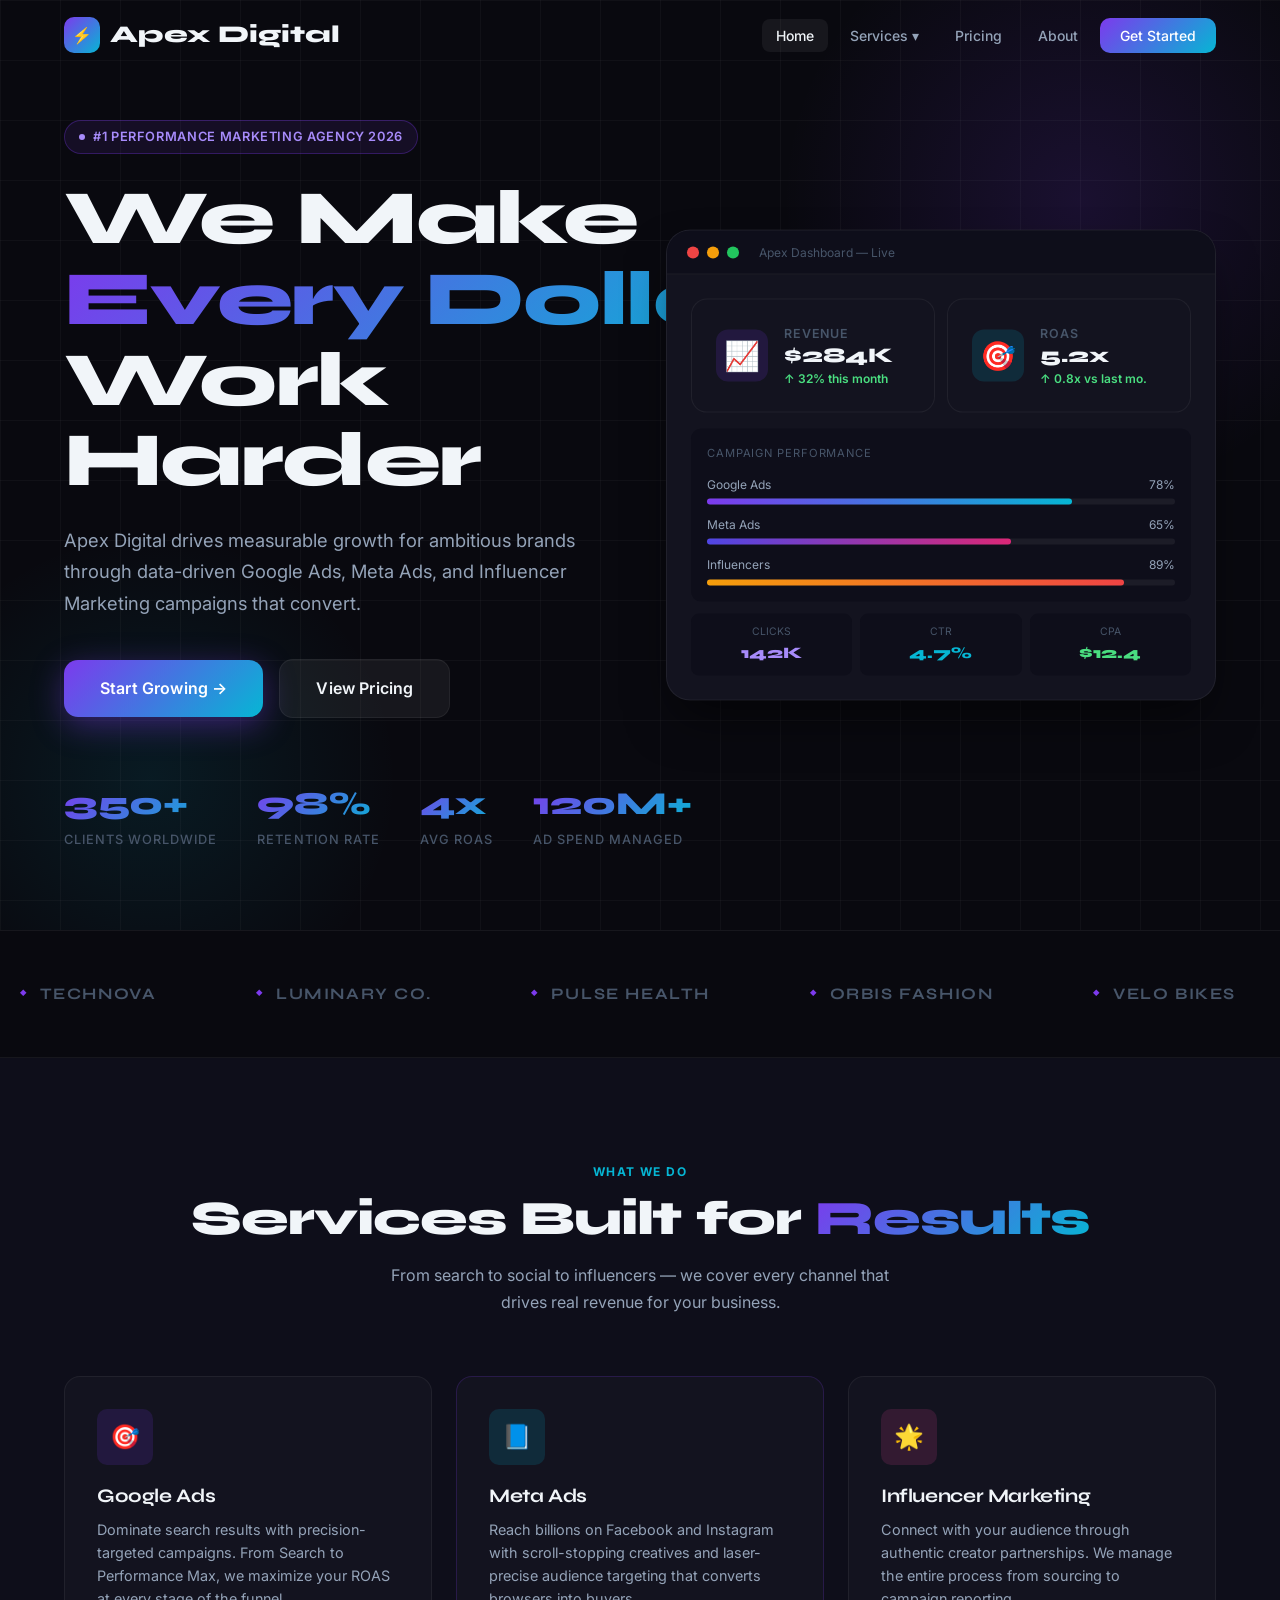
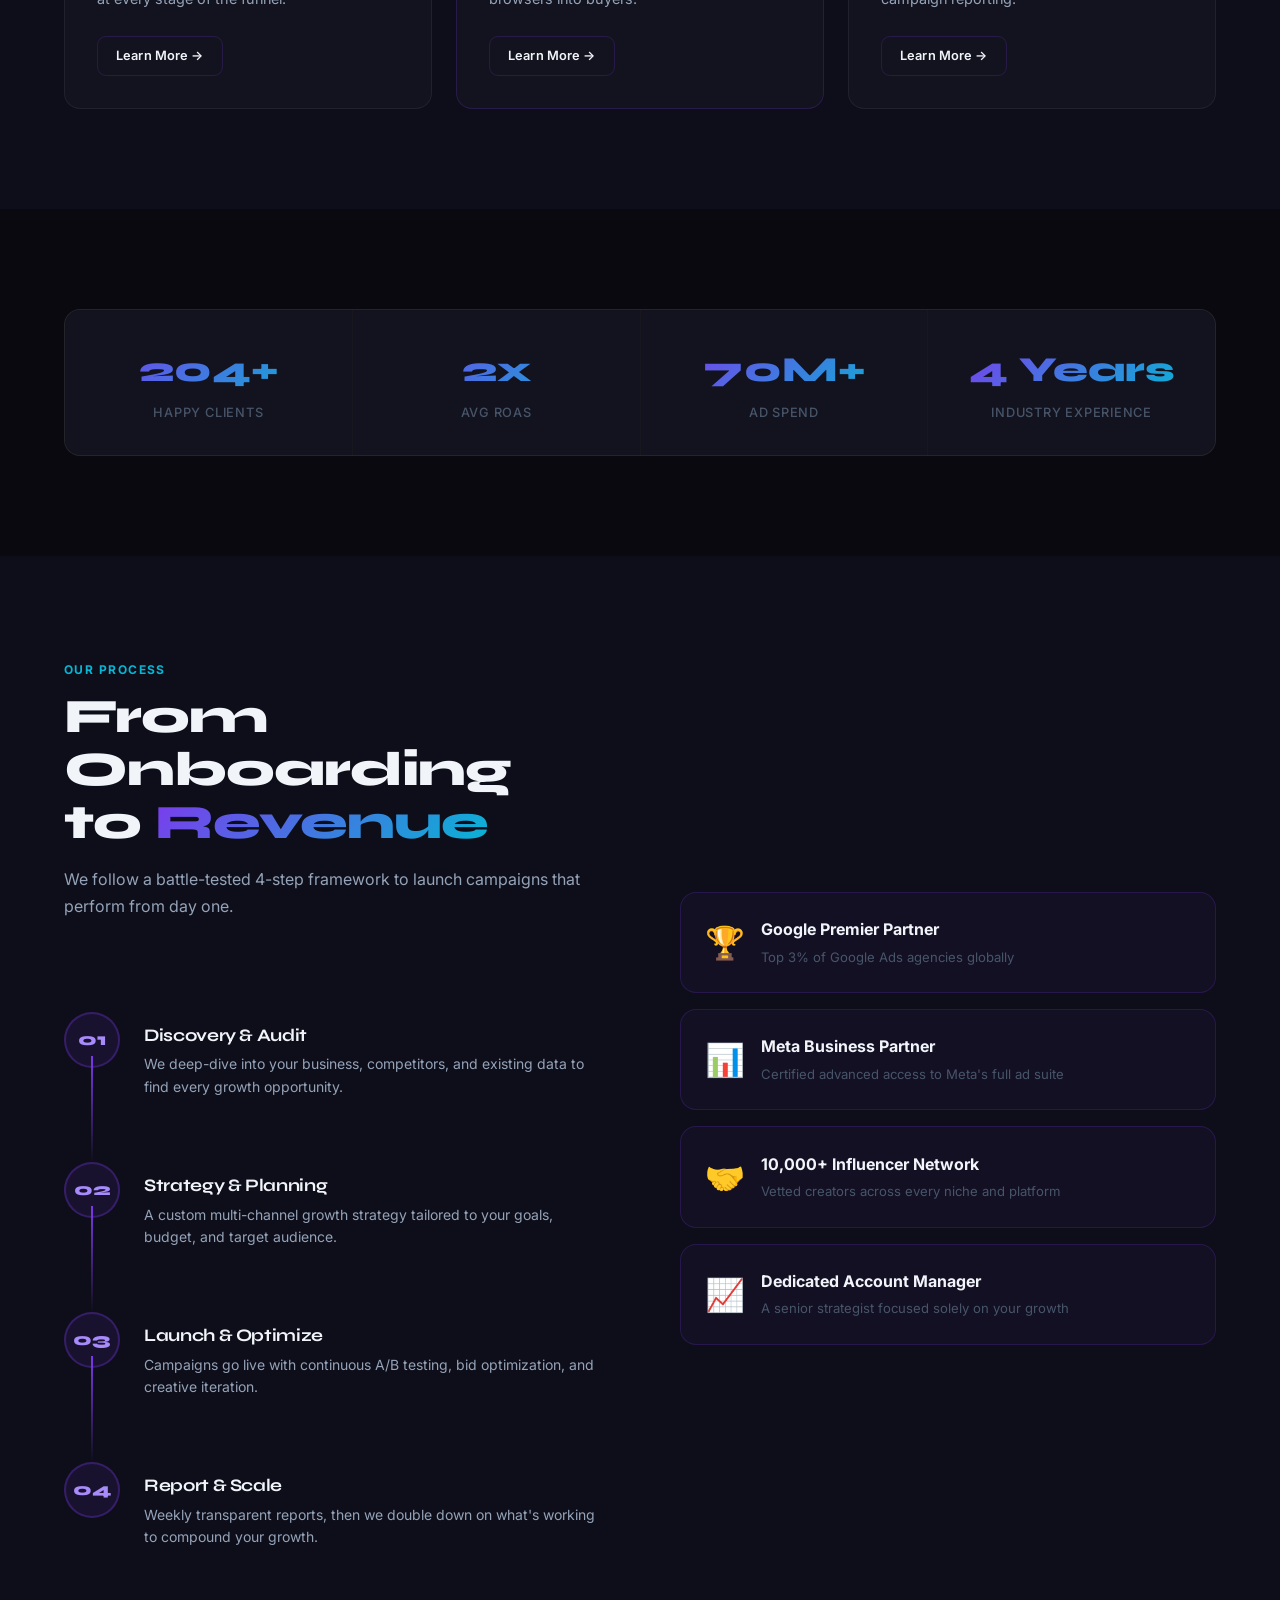
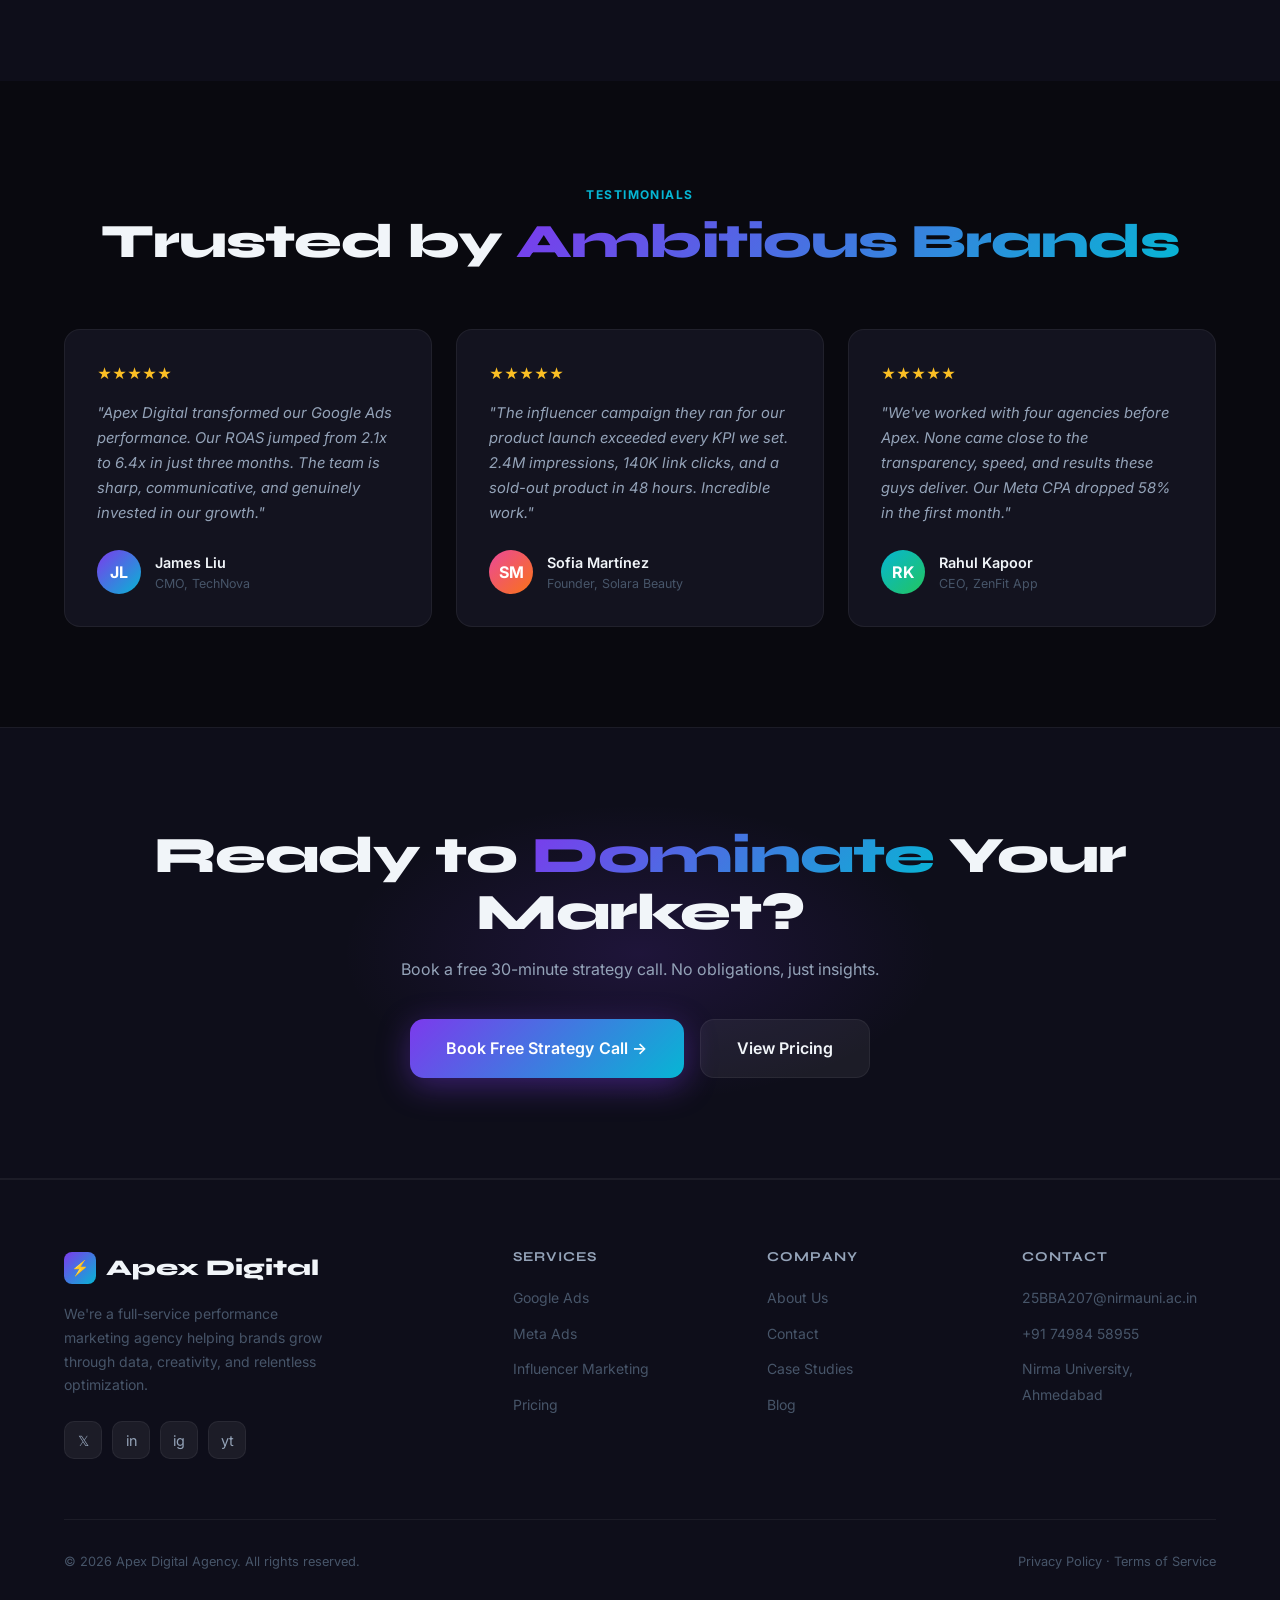
==== commit 2dad4b6b: "Update year in performance marketing agency label" ====
--- a/index.html
+++ b/index.html
@@ -45,7 +45,7 @@
     <div class="hero-content">
       <div class="hero-badge">
         <span class="dot"></span>
-        #1 Performance Marketing Agency 2024
+        #1 Performance Marketing Agency 2026
       </div>
       <h1>
         We Make<br/>
